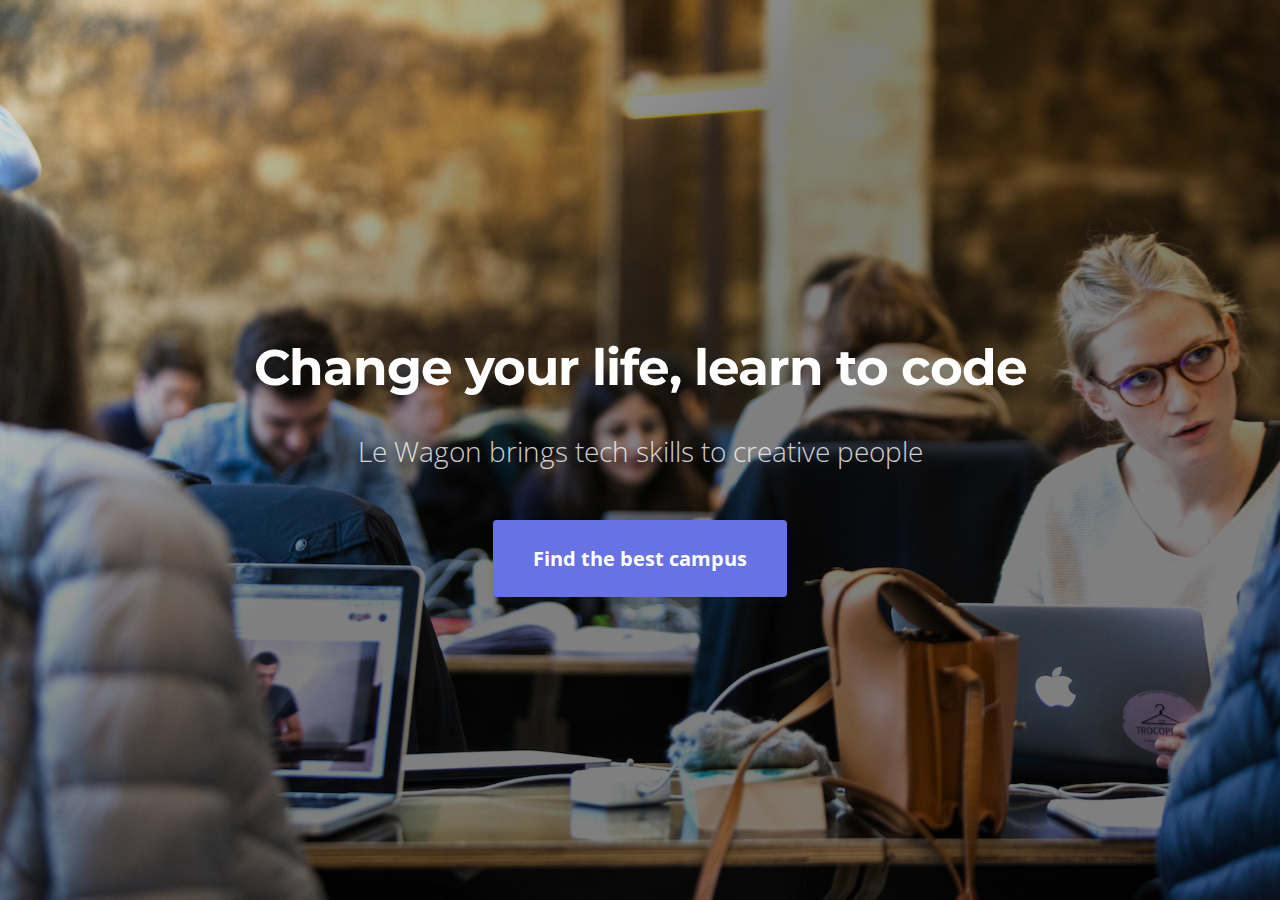
==== index.html @ 13714a4d "Initial commit" ====
<!DOCTYPE html>
<html>
<head>
  <title>Layout Sprint</title>
  <meta charset="utf-8">
  <link href="https://maxcdn.bootstrapcdn.com/font-awesome/4.7.0/css/font-awesome.min.css" rel="stylesheet">
  <link rel="stylesheet" href="css/style.css">
</head>
<body>

  <div class="banner">
    <div class="banner-content">
      <h1>Change your life, learn to code</h1>
      <h2>Le Wagon brings tech skills to creative people</h2>
      <a href="/map.html" class="btn-blue">Find the best campus</a>
    </div>
  </div>

</body>
</html>
---- css/style.css ----
/* --- Import Google Fonts  --- */
@import url("https://fonts.googleapis.com/css?family=Open+Sans:400,300,700|Montserrat:400,700");

/* --- Import components files --- */
@import url("components/containers.css");
@import url("components/buttons.css");
@import url("components/banners.css");
@import url("components/cards.css");
@import url("components/map.css");
@import url("components/newsletter.css");

/* --- Basic styles for fonts & colors --- */
body {
  font-family: "Open Sans", "Helvetica", "sans-serif";
  background: #F7F9FC;
  margin: 0;
}
h1, h2, h3 {
  font-family: "Montserrat", "sans-serif";
}
a {
  color: rgb(200,200,200);
  text-decoration: none;
}
a:hover {
  color: #6A71E1;
}
.text-center {
  text-align: center;
}
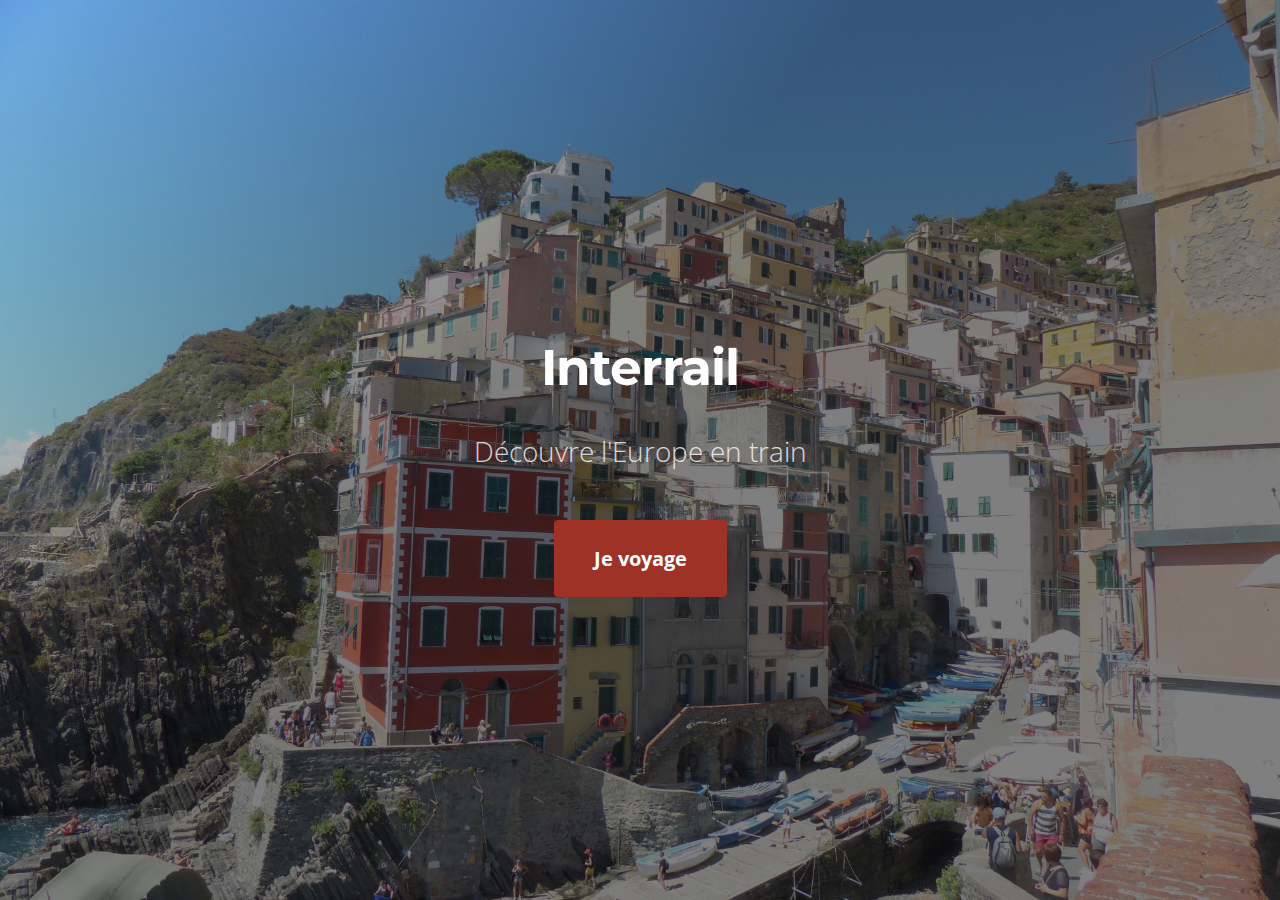
==== commit b6b9a130: "Texte" ====
--- a/index.html
+++ b/index.html
@@ -10,9 +10,9 @@
 
   <div class="banner">
     <div class="banner-content">
-      <h1>Change your life, learn to code</h1>
-      <h2>Le Wagon brings tech skills to creative people</h2>
-      <a href="/map.html" class="btn-blue">Find the best campus</a>
+      <h1>Interrail</h1>
+      <h2>Découvre l'Europe en train</h2>
+      <a href="/map.html" class="btn-blue">Je voyage</a>
     </div>
   </div>
 
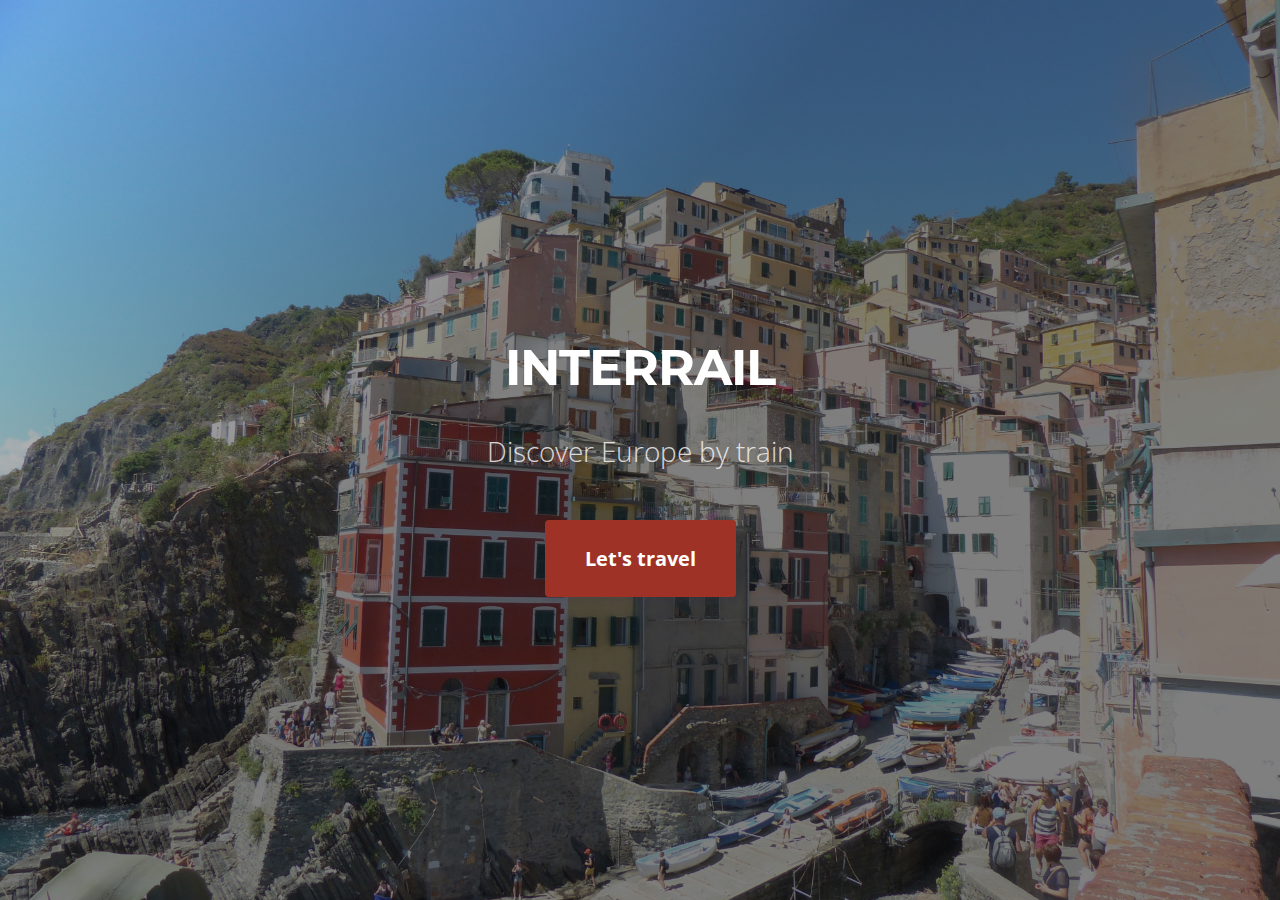
==== commit b34d40f9: "texte" ====
--- a/index.html
+++ b/index.html
@@ -10,9 +10,9 @@
 
   <div class="banner">
     <div class="banner-content">
-      <h1>Interrail</h1>
-      <h2>Découvre l'Europe en train</h2>
-      <a href="/map.html" class="btn-blue">Je voyage</a>
+      <h1>INTERRAIL</h1>
+      <h2>Discover Europe by train </h2>
+      <a href="/map.html" class="btn-blue">Let's travel</a>
     </div>
   </div>
 
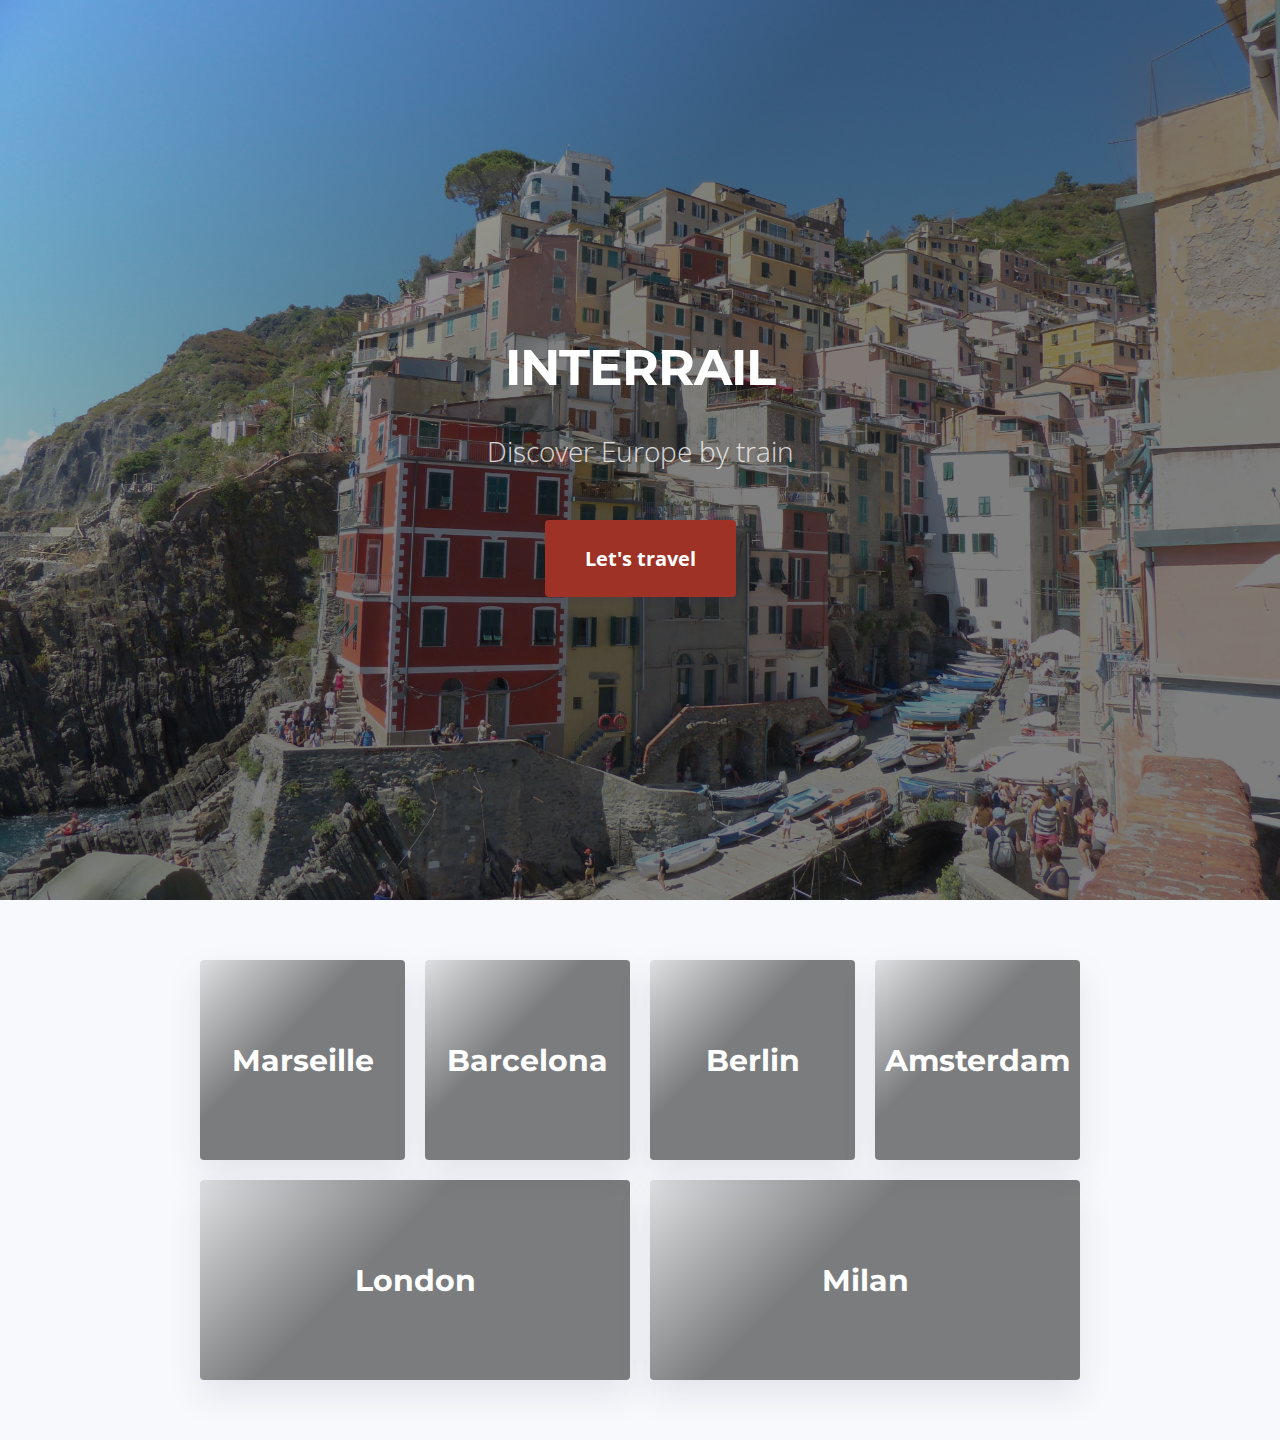
==== commit 174b8feb: "Création grille" ====
--- a/index.html
+++ b/index.html
@@ -16,5 +16,28 @@
     </div>
   </div>
 
+<div class="container">
+  <div class="cards" >
+    <div class="card" style="background-image: linear-gradient(-225deg, rgba(0,0,0,0.1) 0%, rgba(0,0,0,0.5) 40%), url(https://kitt.lewagon.com/placeholder/cities/marseille)">
+      <h3>Marseille</h3>
+    </div>
+    <div class="card" style="background-image: linear-gradient(-225deg, rgba(0,0,0,0.1) 0%, rgba(0,0,0,0.5) 40%), url(https://kitt.lewagon.com/placeholder/cities/barcelona)">
+      <h3>Barcelona</h3>
+    </div>
+    <div class="card" style="background-image: linear-gradient(-225deg, rgba(0,0,0,0.1) 0%, rgba(0,0,0,0.5) 40%), url(https://kitt.lewagon.com/placeholder/cities/berlin)">
+      <h3>Berlin</h3>
+    </div>
+    <div class="card" style="background-image: linear-gradient(-225deg, rgba(0,0,0,0.1) 0%, rgba(0,0,0,0.5) 40%), url(https://kitt.lewagon.com/placeholder/cities/amsterdam)">
+      <h3>Amsterdam</h3>
+    </div>
+    <div class="card" style="background-image: linear-gradient(-225deg, rgba(0,0,0,0.1) 0%, rgba(0,0,0,0.5) 40%), url(https://kitt.lewagon.com/placeholder/cities/london)">
+      <h3>London</h3>
+    </div>
+    <div class="card" style="background-image: linear-gradient(-225deg, rgba(0,0,0,0.1) 0%, rgba(0,0,0,0.5) 40%), url(https://kitt.lewagon.com/placeholder/cities/milan)">
+      <h3>Milan</h3>
+    </div>
+  </div>
+</div>
+
 </body>
 </html>
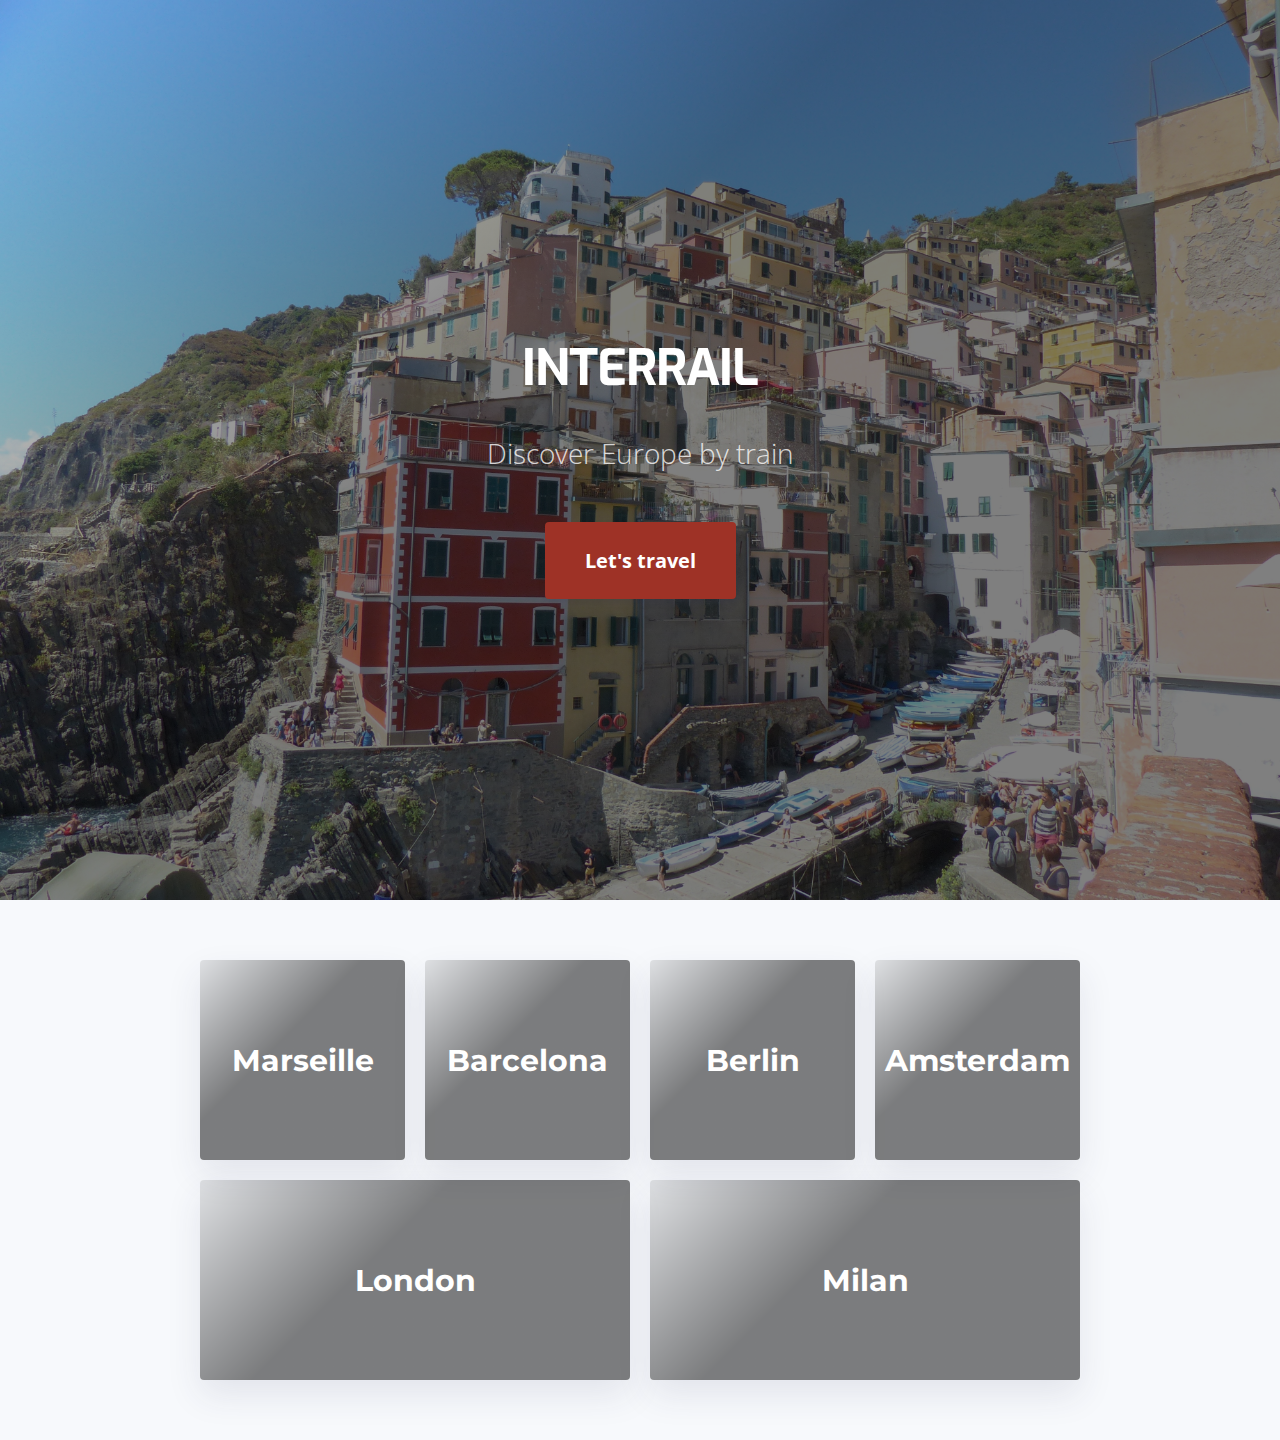
==== commit ebeb228e: "titres page 2" ====
--- a/index.html
+++ b/index.html
@@ -5,6 +5,7 @@
   <meta charset="utf-8">
   <link href="https://maxcdn.bootstrapcdn.com/font-awesome/4.7.0/css/font-awesome.min.css" rel="stylesheet">
   <link rel="stylesheet" href="css/style.css">
+  <link href="https://fonts.googleapis.com/css?family=Exo:400,700" rel="stylesheet">
 </head>
 <body>
 
@@ -12,7 +13,7 @@
     <div class="banner-content">
       <h1>INTERRAIL</h1>
       <h2>Discover Europe by train </h2>
-      <a href="/map.html" class="btn-blue">Let's travel</a>
+      <a href="./map.html" class="btn-blue">Let's travel</a>
     </div>
   </div>
 
--- a/css/style.css
+++ b/css/style.css
@@ -15,9 +15,18 @@
   background: #F7F9FC;
   margin: 0;
 }
-h1, h2, h3 {
+h2, h3 {
   font-family: "Montserrat", "sans-serif";
 }
+
+h1 {
+  font-size:50px;
+  font-family: 'Exo', sans-serif;
+}
+.results h1{
+	color:#9E3226;
+}
+
 a {
   color: rgb(200,200,200);
   text-decoration: none;
